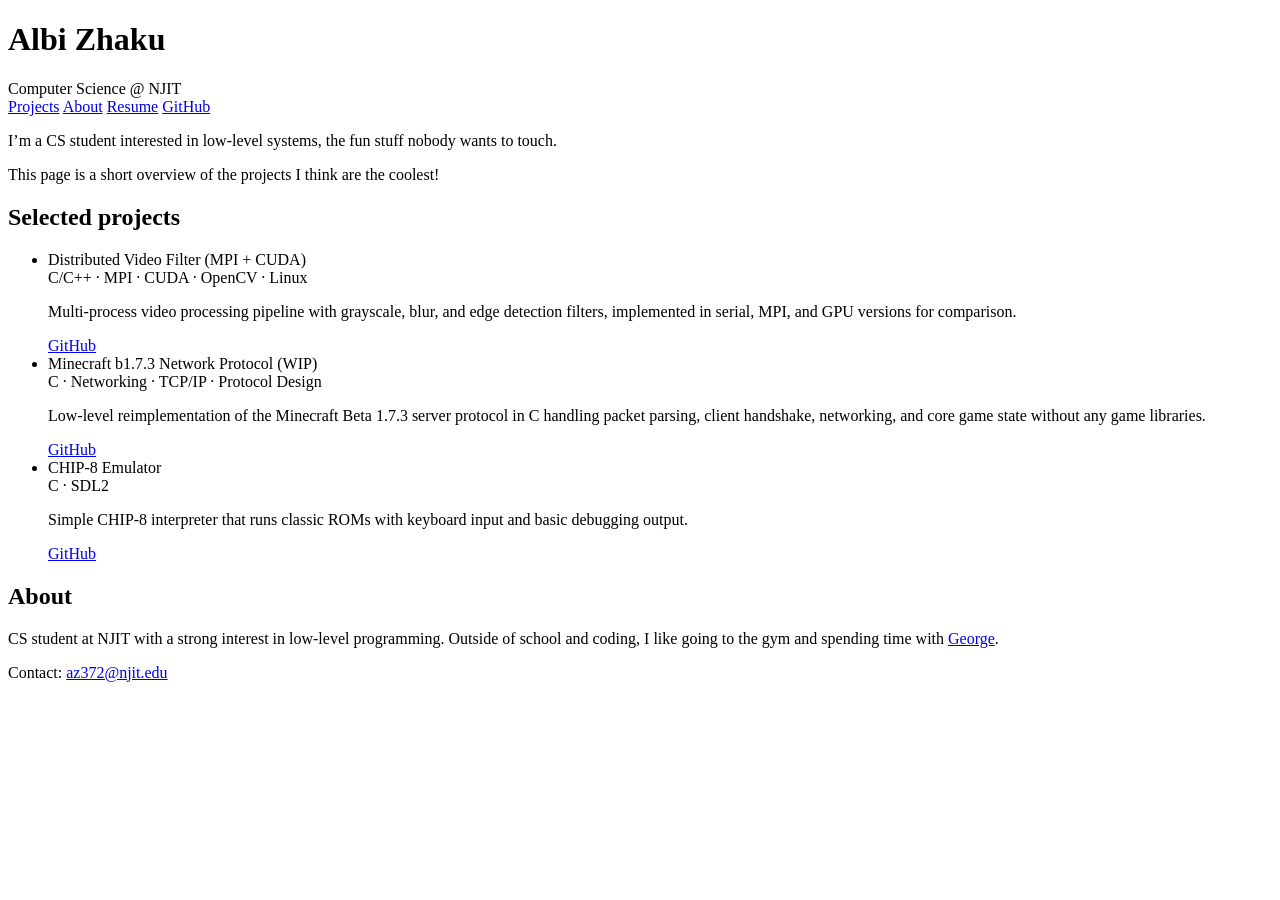
==== index.html @ 176f8c0e "Update GitHub link in index.html" ====
<!DOCTYPE html>
<html lang="en">

<head>
    <meta charset="UTF-8">
    <title>Albi – Portfolio</title>
    <meta name="viewport" content="width=device-width, initial-scale=1">
    <link rel="stylesheet" href="./css/styles.css">
</head>

<body>
    <div class="page">
        <!-- HEADER -->
        <header>
            <div>
                <h1>Albi Zhaku</h1>
                <div class="subtitle">Computer Science @ NJIT</div>
            </div>
            <nav>
                <a href="#projects">Projects</a>
                <a href="#about">About</a>
                <a href="Resume.pdf">Resume</a>
                <a href="https://github.com/AlbiXD" target="_blank">GitHub</a>
            </nav>
        </header>

        <!-- INTRO -->
        <section>
            <p>
                I’m a CS student interested in low-level systems, the fun stuff nobody wants to touch.
            </p>
            <p class="muted">
                This page is a short overview of the projects I think are the coolest!
            </p>
        </section>

        <!-- PROJECTS -->
        <section id="projects">
            <h2>Selected projects</h2>
            <ul class="project-list">
                <li>
                    <div class="project-title">Distributed Video Filter (MPI + CUDA)</div>
                    <div class="project-meta">C/C++ · MPI · CUDA · OpenCV · Linux</div>
                    <p>
                        Multi-process video processing pipeline with grayscale, blur, and edge detection
                        filters, implemented in serial, MPI, and GPU versions for comparison.
                    </p>
                    <div class="project-links">
                        <a href="https://github.com/AlbiXD/CS455-Project" target="_blank">GitHub</a>
                    </div>
                </li>

                <li>
                    <div class="project-title">Minecraft b1.7.3 Network Protocol (WIP)</div>
                    <div class="project-meta">C · Networking · TCP/IP · Protocol Design</div>
                    <p>
                        Low-level reimplementation of the Minecraft Beta 1.7.3 server protocol in C handling packet
                        parsing, client handshake, networking, and core game state without any game libraries.
                    </p>
                    <div class="project-links">
                        <a href="https://github.com/AlbiXD/mineserver-c" target="_blank">GitHub</a>
                    </div>
                </li>

                <li>
                    <div class="project-title">CHIP-8 Emulator</div>
                    <div class="project-meta">C · SDL2</div>
                    <p>
                        Simple CHIP-8 interpreter that runs classic ROMs with keyboard input and basic
                        debugging output.
                    </p>
                    <div class="project-links">
                        <a href="https://github.com/AlbiXD/Chip8Emulator" target="_blank">GitHub</a>
                    </div>
                </li>
            </ul>
        </section>

        <!-- ABOUT -->
        <section id="about">
            <h2>About</h2>
            <p>
                CS student at NJIT with a strong interest in low-level programming.
                Outside of school and coding, I like going to the gym and spending time with
                <a href="george.jpeg" target="_blank">George</a>.
            </p>
        </section>

        <footer>
            <p>Contact: <a href="mailto:az373@njit.edu">az372@njit.edu</a></p>
        </footer>
    </div>
</body>

</html>
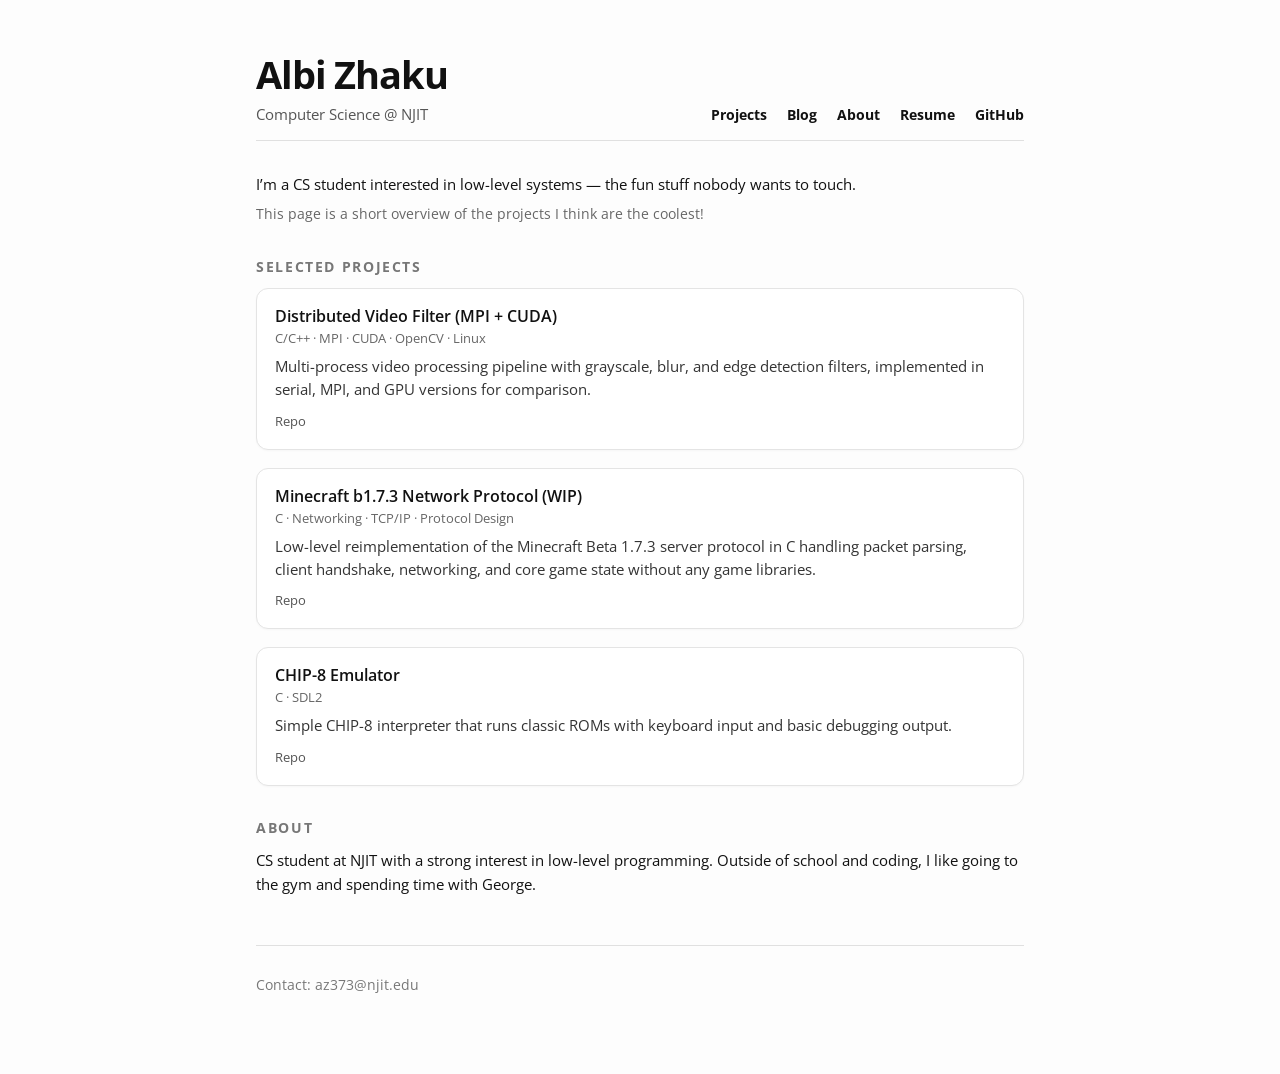
==== commit 9089886b: "fixes" ====
--- a/index.html
+++ b/index.html
@@ -1,95 +1,107 @@
 <!DOCTYPE html>
 <html lang="en">
+<head>
+  <meta charset="UTF-8" />
+  <title>Albi – Portfolio</title>
+  <meta name="viewport" content="width=device-width, initial-scale=1" />
 
-<head>
-    <meta charset="UTF-8">
-    <title>Albi – Portfolio</title>
-    <meta name="viewport" content="width=device-width, initial-scale=1">
-    <link rel="stylesheet" href="./css/styles.css">
+  <!-- Open Sans -->
+  <link rel="preconnect" href="https://fonts.googleapis.com" />
+  <link rel="preconnect" href="https://fonts.gstatic.com" crossorigin />
+  <link
+    href="https://fonts.googleapis.com/css2?family=Open+Sans:wght@400;600;700&display=swap"
+    rel="stylesheet"
+  />
+  <link rel="preconnect" href="https://fonts.googleapis.com">
+<link rel="preconnect" href="https://fonts.gstatic.com" crossorigin>
+<link href="https://fonts.googleapis.com/css2?family=Open+Sans:wght@400;600;700&family=Lora:wght@400;600;700&display=swap" rel="stylesheet">
+
+
+  <link rel="stylesheet" href="./css/styles.css" />
 </head>
 
 <body>
-    <div class="page">
-        <!-- HEADER -->
-        <header>
-            <div>
-                <h1>Albi Zhaku</h1>
-                <div class="subtitle">Computer Science @ NJIT</div>
-            </div>
-            <nav>
-                <a href="#projects">Projects</a>
-                <a href="#about">About</a>
-                <a href="Resume.pdf">Resume</a>
-                <a href="https://github.com/AlbiXD" target="_blank">GitHub</a>
-            </nav>
-        </header>
+  <div class="page">
+    <!-- HEADER -->
+    <header>
+      <div>
+        <h1>Albi Zhaku</h1>
+        <div class="subtitle">Computer Science @ NJIT</div>
+      </div>
+      <nav>
+        <a href="#projects">Projects</a>
+        <a href="blogs/index.html">Blog</a>
+        <a href="#about">About</a>
+        <a href="Resume.pdf">Resume</a>
+        <a href="https://github.com/AlbiXD" target="_blank">GitHub</a>
+      </nav>
+    </header>
 
-        <!-- INTRO -->
-        <section>
-            <p>
-                I’m a CS student interested in low-level systems, the fun stuff nobody wants to touch.
-            </p>
-            <p class="muted">
-                This page is a short overview of the projects I think are the coolest!
-            </p>
-        </section>
+    <!-- INTRO -->
+    <section>
+      <p>
+        I’m a CS student interested in low-level systems — the fun stuff nobody wants to touch.
+      </p>
+      <p class="muted">
+        This page is a short overview of the projects I think are the coolest!
+      </p>
+    </section>
 
-        <!-- PROJECTS -->
-        <section id="projects">
-            <h2>Selected projects</h2>
-            <ul class="project-list">
-                <li>
-                    <div class="project-title">Distributed Video Filter (MPI + CUDA)</div>
-                    <div class="project-meta">C/C++ · MPI · CUDA · OpenCV · Linux</div>
-                    <p>
-                        Multi-process video processing pipeline with grayscale, blur, and edge detection
-                        filters, implemented in serial, MPI, and GPU versions for comparison.
-                    </p>
-                    <div class="project-links">
-                        <a href="https://github.com/AlbiXD/CS455-Project" target="_blank">GitHub</a>
-                    </div>
-                </li>
+    <!-- PROJECTS -->
+    <section id="projects">
+      <h2>Selected projects</h2>
+      <ul class="project-list">
+        <li>
+          <div class="project-title">Distributed Video Filter (MPI + CUDA)</div>
+          <div class="project-meta">C/C++ · MPI · CUDA · OpenCV · Linux</div>
+          <p>
+            Multi-process video processing pipeline with grayscale, blur, and edge detection
+            filters, implemented in serial, MPI, and GPU versions for comparison.
+          </p>
+          <div class="project-links">
+            <a href="https://github.com/AlbiXD/CS455-Project" target="_blank">Repo</a>
+          </div>
+        </li>
 
-                <li>
-                    <div class="project-title">Minecraft b1.7.3 Network Protocol (WIP)</div>
-                    <div class="project-meta">C · Networking · TCP/IP · Protocol Design</div>
-                    <p>
-                        Low-level reimplementation of the Minecraft Beta 1.7.3 server protocol in C handling packet
-                        parsing, client handshake, networking, and core game state without any game libraries.
-                    </p>
-                    <div class="project-links">
-                        <a href="https://github.com/AlbiXD/mineserver-c" target="_blank">GitHub</a>
-                    </div>
-                </li>
+        <li>
+          <div class="project-title">Minecraft b1.7.3 Network Protocol (WIP)</div>
+          <div class="project-meta">C · Networking · TCP/IP · Protocol Design</div>
+          <p>
+            Low-level reimplementation of the Minecraft Beta 1.7.3 server protocol in C handling
+            packet parsing, client handshake, networking, and core game state without any game libraries.
+          </p>
+          <div class="project-links">
+            <a href="https://github.com/AlbiXD/mineserver-c" target="_blank">Repo</a>
+          </div>
+        </li>
 
-                <li>
-                    <div class="project-title">CHIP-8 Emulator</div>
-                    <div class="project-meta">C · SDL2</div>
-                    <p>
-                        Simple CHIP-8 interpreter that runs classic ROMs with keyboard input and basic
-                        debugging output.
-                    </p>
-                    <div class="project-links">
-                        <a href="https://github.com/AlbiXD/Chip8Emulator" target="_blank">GitHub</a>
-                    </div>
-                </li>
-            </ul>
-        </section>
+        <li>
+          <div class="project-title">CHIP-8 Emulator</div>
+          <div class="project-meta">C · SDL2</div>
+          <p>
+            Simple CHIP-8 interpreter that runs classic ROMs with keyboard input and basic
+            debugging output.
+          </p>
+          <div class="project-links">
+            <a href="https://github.com/AlbiXD/Chip8Emulator" target="_blank">Repo</a>
+          </div>
+        </li>
+      </ul>
+    </section>
 
-        <!-- ABOUT -->
-        <section id="about">
-            <h2>About</h2>
-            <p>
-                CS student at NJIT with a strong interest in low-level programming.
-                Outside of school and coding, I like going to the gym and spending time with
-                <a href="george.jpeg" target="_blank">George</a>.
-            </p>
-        </section>
+    <!-- ABOUT -->
+    <section id="about">
+      <h2>About</h2>
+      <p>
+        CS student at NJIT with a strong interest in low-level programming.
+        Outside of school and coding, I like going to the gym and spending time with
+        <a href="george.jpeg" target="_blank">George</a>.
+      </p>
+    </section>
 
-        <footer>
-            <p>Contact: <a href="mailto:az373@njit.edu">az372@njit.edu</a></p>
-        </footer>
-    </div>
+    <footer>
+      <p>Contact: <a href="mailto:az373@njit.edu">az373@njit.edu</a></p>
+    </footer>
+  </div>
 </body>
-
 </html>
--- a/css/styles.css
+++ b/css/styles.css
@@ -0,0 +1,217 @@
+@import url(https://db.onlinewebfonts.com/c/eba402fda9fac19704cbe4d2767ed5cb?family=Fiesole+Caption+W00+Italic);
+
+@font-face {
+  font-family: "Bruna";
+  src: url("../fonts/Bruna-Bold.otf") format("opentype");
+  font-weight: 700;
+  font-style: normal;
+  font-display: swap;
+}
+
+
+* {
+  box-sizing: border-box;
+}
+
+body {
+  margin: 0;
+  background: #fdfdfd;
+  color: #111;
+  font-family: "Open Sans", -apple-system, BlinkMacSystemFont,
+    "Segoe UI", Helvetica, Arial, sans-serif;
+}
+
+a,
+a:visited {
+  color: #111;
+  text-decoration: none;
+  transition: color 0.15s ease-in-out;
+}
+
+a:hover,
+a:visited:hover {
+  color: #3A839E;
+}
+
+
+.page {
+  max-width: 800px;
+  margin: 48px auto 80px;
+  padding: 0 16px;
+}
+
+
+header {
+  display: flex;
+  justify-content: space-between;
+  align-items: flex-end;
+  gap: 16px;
+  border-bottom: 1px solid #e0e0e0;
+  padding-bottom: 16px;
+  margin-bottom: 24px;
+}
+
+h1 {
+  margin: 0;
+  font-size: 2.4rem;
+  letter-spacing: -0.03em;
+}
+
+.subtitle {
+  margin-top: 4px;
+  color: #555;
+  font-size: 0.95rem;
+}
+
+
+nav {
+  font-size: 0.9rem;
+  white-space: nowrap;
+}
+
+nav a {
+  margin-left: 16px;
+  font-weight: 700;
+}
+
+nav a:first-child {
+  margin-left: 0;
+}
+
+
+.title a,
+.title a:visited {
+  font-family: "Bruna", Georgia, serif;
+  font-size: 2.1rem;
+  color: #484848;
+}
+
+
+.title-blog {
+  font-family: "Bruna", Georgia, serif;
+  font-size: 2.1rem;
+  color: #484848;
+}
+
+.title a:hover,
+.title a:visited:hover {
+  color: #3A839E;
+}
+
+
+section {
+  margin-top: 32px;
+}
+
+section h2 {
+  margin: 0 0 12px 0;
+  font-size: 0.85rem;
+  text-transform: uppercase;
+  letter-spacing: 0.12em;
+  color: #777;
+}
+
+section p {
+  margin: 0;
+  line-height: 1.55;
+  font-size: 0.96rem;
+}
+
+.muted {
+  margin-top: 6px;
+  color: #666;
+  font-size: 0.9rem;
+}
+
+
+.project-list {
+  list-style: none;
+  margin: 0;
+  padding: 0;
+  display: flex;
+  flex-direction: column;
+  gap: 18px;
+}
+
+.project-list li {
+  background: #ffffff;
+  border: 1px solid #e4e4e4;
+  border-radius: 12px;
+  padding: 16px 18px 18px;
+  box-shadow: 0 1px 2px rgba(0, 0, 0, 0.03);
+}
+
+.project-title {
+  font-weight: 600;
+  font-size: 1rem;
+  margin-bottom: 2px;
+}
+
+.project-meta {
+  font-size: 0.8rem;
+  color: #666;
+  margin-bottom: 8px;
+}
+
+.project-list p {
+  font-size: 0.92rem;
+  color: #333;
+  margin-bottom: 8px;
+}
+
+.project-links a,
+.project-links a:visited {
+  font-size: 0.8rem;
+  color: #555;
+}
+
+.project-links a:hover,
+.project-links a:visited:hover {
+  color: #3A839E;
+}
+
+
+footer {
+  margin-top: 48px;
+  padding-top: 16px;
+  border-top: 1px solid #e0e0e0;
+  color: #777;
+  font-size: 0.85rem;
+}
+
+footer a,
+footer a:visited {
+  color: #777;
+}
+
+footer a:hover,
+footer a:visited:hover {
+  color: #3A839E;
+}
+
+.blog-card p{
+  margin-top: 0.6rem;
+  margin-bottom: 0;
+}
+
+.blog-description{
+  font-family: sans-serif;
+}
+.blog-date{
+  color: gray;
+  font-style: italic;
+  font-weight: 100;
+  font-size: 1.5rem;
+  font-family: "Fiesole Caption W00 Italic";
+}
+
+@media (max-width: 600px) {
+  header {
+    flex-direction: column;
+    align-items: flex-start;
+  }
+
+  nav {
+    margin-top: 8px;
+  }
+}
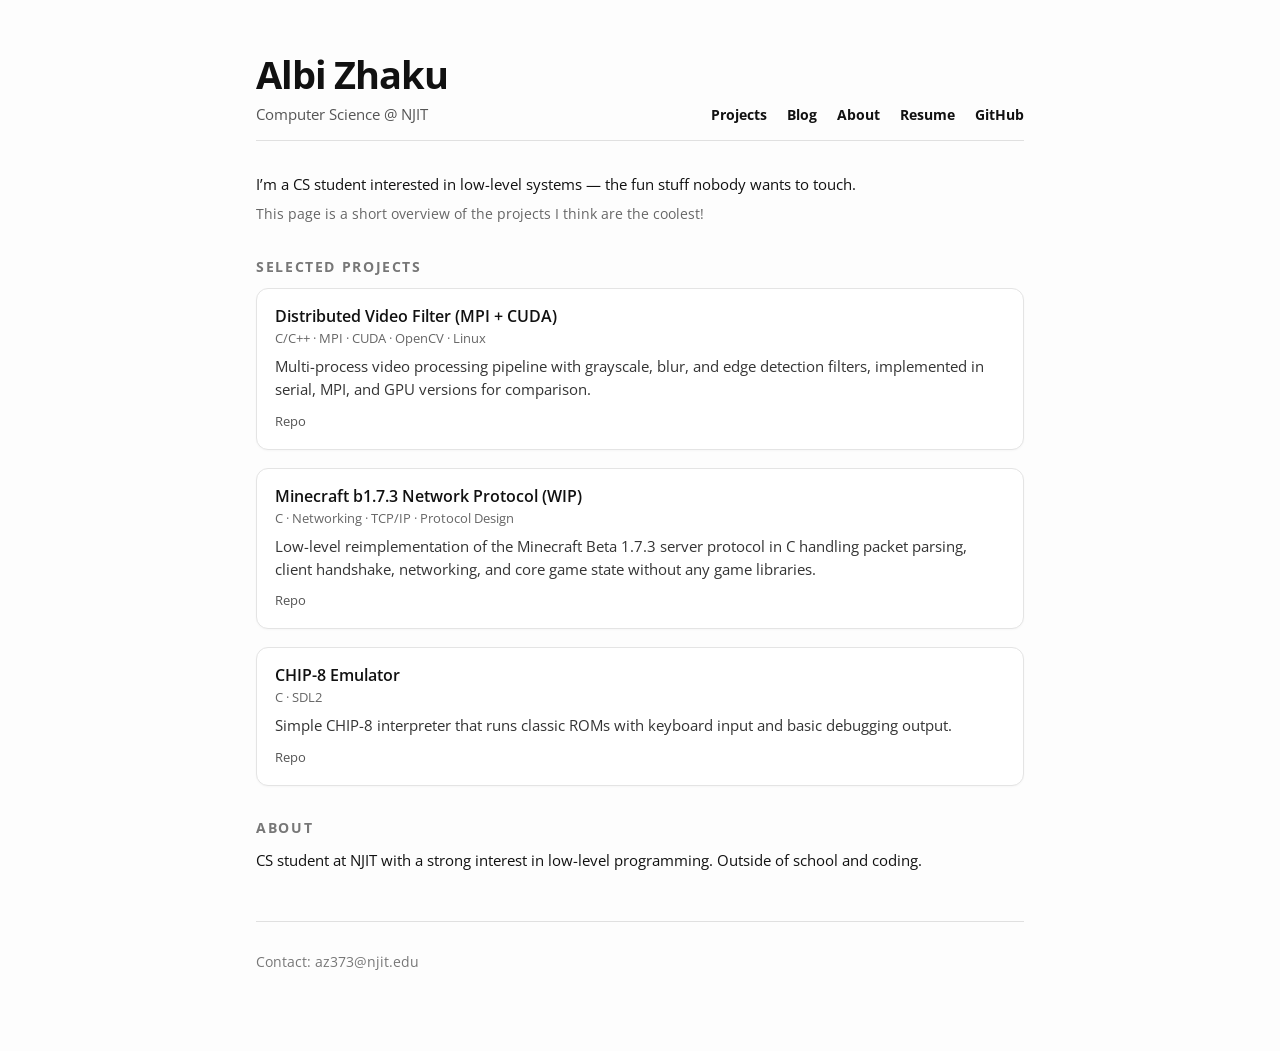
==== commit bbeed879: "Update about section in index.html Removed personal interests from the about section." ====
--- a/index.html
+++ b/index.html
@@ -1,5 +1,6 @@
 <!DOCTYPE html>
 <html lang="en">
+
 <head>
   <meta charset="UTF-8" />
   <title>Albi – Portfolio</title>
@@ -8,13 +9,12 @@
   <!-- Open Sans -->
   <link rel="preconnect" href="https://fonts.googleapis.com" />
   <link rel="preconnect" href="https://fonts.gstatic.com" crossorigin />
+  <link href="https://fonts.googleapis.com/css2?family=Open+Sans:wght@400;600;700&display=swap" rel="stylesheet" />
+  <link rel="preconnect" href="https://fonts.googleapis.com">
+  <link rel="preconnect" href="https://fonts.gstatic.com" crossorigin>
   <link
-    href="https://fonts.googleapis.com/css2?family=Open+Sans:wght@400;600;700&display=swap"
-    rel="stylesheet"
-  />
-  <link rel="preconnect" href="https://fonts.googleapis.com">
-<link rel="preconnect" href="https://fonts.gstatic.com" crossorigin>
-<link href="https://fonts.googleapis.com/css2?family=Open+Sans:wght@400;600;700&family=Lora:wght@400;600;700&display=swap" rel="stylesheet">
+    href="https://fonts.googleapis.com/css2?family=Open+Sans:wght@400;600;700&family=Lora:wght@400;600;700&display=swap"
+    rel="stylesheet">
 
 
   <link rel="stylesheet" href="./css/styles.css" />
@@ -30,11 +30,12 @@
       </div>
       <nav>
         <a href="#projects">Projects</a>
-        <a href="blogs/index.html">Blog</a>
+        <a href="blogs/">Blog</a>
         <a href="#about">About</a>
         <a href="Resume.pdf">Resume</a>
         <a href="https://github.com/AlbiXD" target="_blank">GitHub</a>
       </nav>
+
     </header>
 
     <!-- INTRO -->
@@ -94,8 +95,7 @@
       <h2>About</h2>
       <p>
         CS student at NJIT with a strong interest in low-level programming.
-        Outside of school and coding, I like going to the gym and spending time with
-        <a href="george.jpeg" target="_blank">George</a>.
+        Outside of school and coding.
       </p>
     </section>
 
@@ -104,4 +104,5 @@
     </footer>
   </div>
 </body>
+
 </html>
